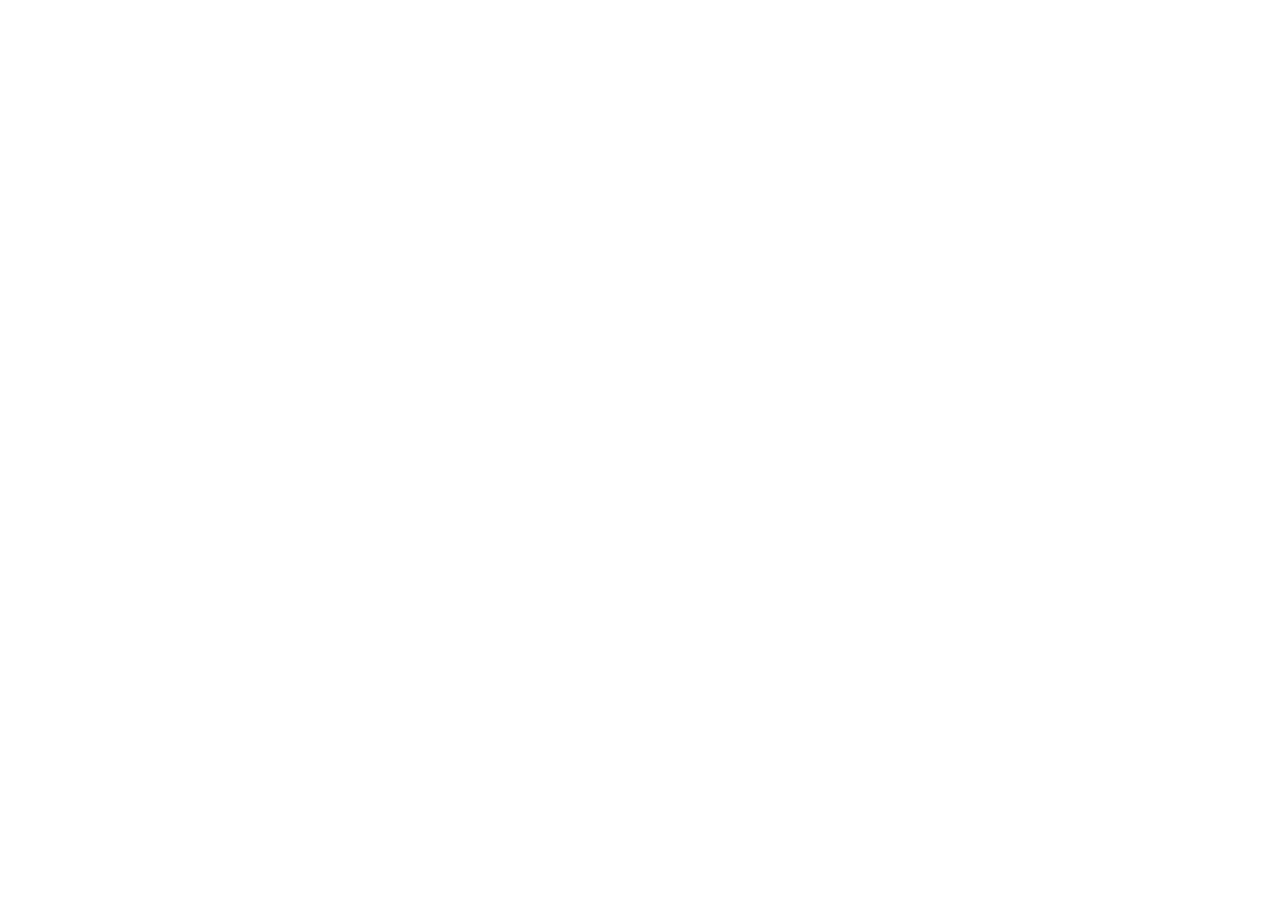
==== index.html @ 8f5cff84 "Estrutura do site" ====
<!DOCTYPE html>
<html lang="pt-BR">
<head>
  <meta charset="UTF-8">
  <meta name="viewport" content="width=device-width, initial-scale=1.0">
  <title>Document</title>
  <link rel="stylesheet" href="css/index.css">
  <script src="js/index.js" defer></script>

</head>
<body>
  <!-- 
1. [página 1] Deve existir uma página inicial com a listagem de categorias de serviços para pets em formato
de cards.
a. Esta página deve obedecer à responsividade da tela, reorganizando a exibição dos itens de acordo com a
largura da página;
b. Cada card deve ter um botão que, ao ser clicado, levará à página contendo os serviços da respectiva
categoria (página 2);
c. Esta página deve exibir duas seções: 1. seção contendo todas as categorias (no mínimo 5 cards/categorias);
2. seção listando os 5 serviços mais agendados ou mais procurados;
d. Na tela inicial deve existir um ícone para cadastro do tutor do pet, direcionando o usuário para a tela de
cadastro (página 4);
e. Na tela inicial deve existir um ícone para listagem de serviços adicionados ao agendamento, direcionando o
usuário para a tela que lista os itens já inseridos na seleção/carrinho (página 5). -->
</body>
</html>
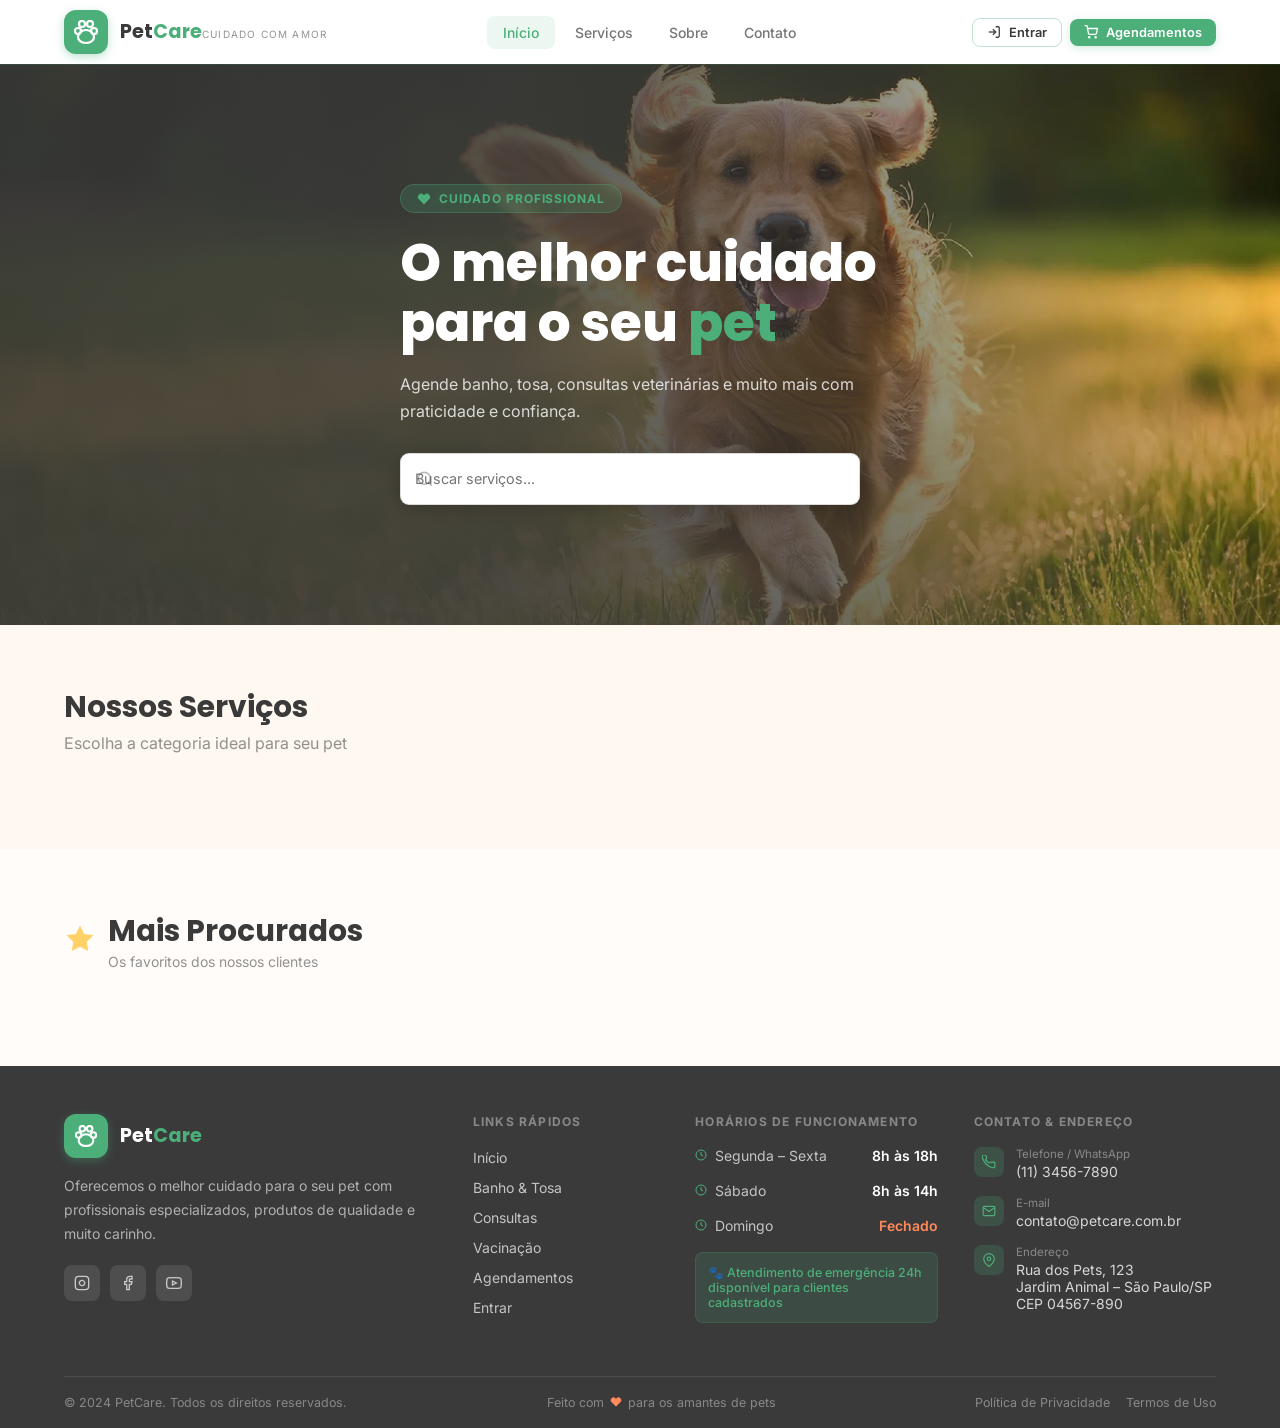
==== commit 0fb40f65: "telas de index, detalhe e serviços" ====
--- a/index.html
+++ b/index.html
@@ -8,7 +8,7 @@
   <script src="js/index.js" defer></script>
 
 </head>
-<body>
+<body id="page-home" class="page active">
   <!-- 
 1. [página 1] Deve existir uma página inicial com a listagem de categorias de serviços para pets em formato
 de cards.
@@ -16,11 +16,255 @@
 largura da página;
 b. Cada card deve ter um botão que, ao ser clicado, levará à página contendo os serviços da respectiva
 categoria (página 2);
-c. Esta página deve exibir duas seções: 1. seção contendo todas as categorias (no mínimo 5 cards/categorias);
+c. Esta página deve exibir duas seções:
+1. seção contendo todas as categorias (no mínimo 5 cards/categorias);
 2. seção listando os 5 serviços mais agendados ou mais procurados;
 d. Na tela inicial deve existir um ícone para cadastro do tutor do pet, direcionando o usuário para a tela de
 cadastro (página 4);
 e. Na tela inicial deve existir um ícone para listagem de serviços adicionados ao agendamento, direcionando o
 usuário para a tela que lista os itens já inseridos na seleção/carrinho (página 5). -->
+
+
+
+
+<!--    HEAD     -->
+
+
+<div id="toast"><div class="toast-title" id="toast-title"></div><div class="toast-desc" id="toast-desc"></div></div>
+
+<header id="site-header">
+  <div class="container">
+    <nav class="main">
+      <a href="index.html" class="logo">
+        <div class="logo-icon">
+          <svg width="24" height="24" viewBox="0 0 24 24" fill="none" stroke="white" stroke-width="2.2"><path d="M11 4C11 5.65685 9.65685 7 8 7C6.34315 7 5 5.65685 5 4C5 2.34315 6.34315 1 8 1C9.65685 1 11 2.34315 11 4Z"/><path d="M19 4C19 5.65685 17.6569 7 16 7C14.3431 7 13 5.65685 13 4C13 2.34315 14.3431 1 16 1C17.6569 1 19 2.34315 19 4Z"/><path d="M4 11C4 12.6569 2.65685 14 1 14C-0.656854 14 -2 12.6569 -2 11C-2 9.34315 -0.656854 8 1 8C2.65685 8 4 9.34315 4 11Z" transform="translate(3,0)"/><path d="M23 11C23 12.6569 21.6569 14 20 14C18.3431 14 17 12.6569 17 11C17 9.34315 18.3431 8 20 8C21.6569 8 23 9.34315 23 11Z"/><path d="M12 10C8 10 4 13 4 17C4 20 7 23 12 23C17 23 20 20 20 17C20 13 16 10 12 10Z"/></svg>
+        </div>
+        <div class="logo-text"><span class="name">Pet<span>Care</span></span><span class="tagline">Cuidado com amor</span></div>
+      </a>
+      <div class="nav-links">
+        <a href="index.html" class="active">Início</a>
+        <a href="#servicos">Serviços</a>
+        <a href="#sobre">Sobre</a>
+        <a href="#contato">Contato</a>
+      </div>
+      <div class="nav-actions">
+        <a href="login.html" class="btn btn-outline btn-sm"><svg width="14" height="14" viewBox="0 0 24 24" fill="none" stroke="currentColor" stroke-width="2.2"><path d="M15 3h4a2 2 0 012 2v14a2 2 0 01-2 2h-4"/><polyline points="10 17 15 12 10 7"/><line x1="15" y1="12" x2="3" y2="12"/></svg>Entrar</a>
+        <a href="agendamento.html" class="btn btn-primary btn-sm cart-btn">
+          <svg width="14" height="14" viewBox="0 0 24 24" fill="none" stroke="currentColor" stroke-width="2.2"><circle cx="9" cy="21" r="1"/><circle cx="20" cy="21" r="1"/><path d="M1 1h4l2.68 13.39a2 2 0 002 1.61h9.72a2 2 0 002-1.61L23 6H6"/></svg>
+          <span class="desktop-only">Agendamentos</span><span class="cart-badge" id="cart-badge">0</span>
+        </a>
+        <button class="hamburger" id="hamburger-btn" aria-label="Menu">
+          <svg id="ham-icon" width="20" height="20" viewBox="0 0 24 24" fill="none" stroke="currentColor" stroke-width="2.2"><line x1="3" y1="6" x2="21" y2="6"/><line x1="3" y1="12" x2="21" y2="12"/><line x1="3" y1="18" x2="21" y2="18"/></svg>
+          <svg id="ham-close" class="hidden" width="20" height="20" viewBox="0 0 24 24" fill="none" stroke="currentColor" stroke-width="2.2"><line x1="18" y1="6" x2="6" y2="18"/><line x1="6" y1="6" x2="18" y2="18"/></svg>
+        </button>
+      </div>
+    </nav>
+  </div>
+  <div class="mobile-menu" id="mobile-menu">
+    <a href="index.html">Início</a>
+    <a href="#servicos" onclick="closeMobile()">Serviços</a>
+    <a href="#sobre" onclick="closeMobile()">Sobre</a>
+    <a href="#contato" onclick="closeMobile()">Contato</a>
+    <a href="login.html"><svg width="14" height="14" viewBox="0 0 24 24" fill="none" stroke="currentColor" stroke-width="2.2" style="vertical-align:middle;margin-right:4px"><path d="M15 3h4a2 2 0 012 2v14a2 2 0 01-2 2h-4"/><polyline points="10 17 15 12 10 7"/><line x1="15" y1="12" x2="3" y2="12"/></svg>Entrar na conta</a>
+  </div>
+</header>
+
+
+<!--    HERO     -->
+
+<div class="page active">
+  <section class="hero">
+    <div class="hero-bg">
+      <img src="css/head_cachorro.jpg" alt="Cachorro feliz" />
+      <div class="hero-overlay1"></div><div class="hero-overlay2"></div>
+    </div>
+    <div class="container">
+      <div class="hero-content">
+        <div class="hero-badge"><svg width="14" height="14" viewBox="0 0 24 24" fill="#4CAF7A"><path d="M20.84 4.61a5.5 5.5 0 00-7.78 0L12 5.67l-1.06-1.06a5.5 5.5 0 00-7.78 7.78l1.06 1.06L12 21.23l7.78-7.78 1.06-1.06a5.5 5.5 0 000-7.78z"/></svg><span>Cuidado profissional</span></div>
+        <h1>O melhor cuidado<br>para o seu <em>pet</em></h1>
+        <p>Agende banho, tosa, consultas veterinárias e muito mais com praticidade e confiança.</p>
+        <div class="search-bar">
+          <svg width="18" height="18" viewBox="0 0 24 24" fill="none" stroke="currentColor" stroke-width="2"><circle cx="11" cy="11" r="8"/><line x1="21" y1="21" x2="16.65" y2="16.65"/></svg>
+          <input type="text" id="search-input" placeholder="Buscar serviços..." oninput="filterCategories(this.value)" />
+        </div>
+      </div>
+    </div>
+  </section>
+
+
+
+<!--    CATEGORIAS/SERVIÇOS     -->
+
+  <section id="servicos">
+    <div class="container">
+      <div class="sec-header">
+        <div><h2>Nossos Serviços</h2><p>Escolha a categoria ideal para seu pet</p></div>
+        <span class="search-count hidden" id="search-count"></span>
+      </div>
+      <div class="grid-5" id="categories-grid"></div>
+    </div>
+  </section>
+
+
+<!--    MAIS ESCOLHIDOS     -->
+
+  <section class="popular-section" id="sobre">
+    <div class="container">
+      <div class="popular-header">
+        <svg width="32" height="32" viewBox="0 0 24 24" fill="#FFD166"><polygon points="12 2 15.09 8.26 22 9.27 17 14.14 18.18 21.02 12 17.77 5.82 21.02 7 14.14 2 9.27 8.91 8.26 12 2"/></svg>
+        <div><h2>Mais Procurados</h2><p style="color:var(--muted);font-size:.875rem">Os favoritos dos nossos clientes</p></div>
+      </div>
+      <div class="grid-3" id="popular-grid"></div>
+    </div>
+  </section>
+</div>
+
+
+
+
+
+    <!--    FOOTER     -->
+  <footer>
+    <div class="container">
+      <div class="footer-grid">
+        <div class="footer-brand">
+          <a href="#" class="logo" onclick="navigate('home');return false;">
+            <div class="logo-icon">
+              <svg width="22" height="22" viewBox="0 0 24 24" fill="none" stroke="white" stroke-width="2.2"><path d="M11 4C11 5.65685 9.65685 7 8 7C6.34315 7 5 5.65685 5 4C5 2.34315 6.34315 1 8 1C9.65685 1 11 2.34315 11 4Z"/><path d="M19 4C19 5.65685 17.6569 7 16 7C14.3431 7 13 5.65685 13 4C13 2.34315 14.3431 1 16 1C17.6569 1 19 2.34315 19 4Z"/><path d="M4 11C4 12.6569 2.65685 14 1 14C-0.656854 14 -2 12.6569 -2 11C-2 9.34315 -0.656854 8 1 8C2.65685 8 4 9.34315 4 11Z" transform="translate(3,0)"/><path d="M23 11C23 12.6569 21.6569 14 20 14C18.3431 14 17 12.6569 17 11C17 9.34315 18.3431 8 20 8C21.6569 8 23 9.34315 23 11Z"/><path d="M12 10C8 10 4 13 4 17C4 20 7 23 12 23C17 23 20 20 20 17C20 13 16 10 12 10Z"/></svg>
+            </div>
+            <div class="logo-text">
+              <span class="name" style="color:#fff">Pet<span>Care</span></span>
+              <span class="tagline">Cuidado com amor</span>
+            </div>
+          </a>
+          <p>Oferecemos o melhor cuidado para o seu pet com profissionais especializados, produtos de qualidade e muito carinho.</p>
+          <div class="social-links">
+            <a href="#" class="social-link" aria-label="Instagram">
+              <svg width="16" height="16" viewBox="0 0 24 24" fill="none" stroke="currentColor" stroke-width="2"><rect x="2" y="2" width="20" height="20" rx="5" ry="5"/><path d="M16 11.37A4 4 0 1112.63 8 4 4 0 0116 11.37z"/><line x1="17.5" y1="6.5" x2="17.51" y2="6.5"/></svg>
+            </a>
+            <a href="#" class="social-link" aria-label="Facebook">
+              <svg width="16" height="16" viewBox="0 0 24 24" fill="none" stroke="currentColor" stroke-width="2"><path d="M18 2h-3a5 5 0 00-5 5v3H7v4h3v8h4v-8h3l1-4h-4V7a1 1 0 011-1h3z"/></svg>
+            </a>
+            <a href="#" class="social-link" aria-label="Youtube">
+              <svg width="16" height="16" viewBox="0 0 24 24" fill="none" stroke="currentColor" stroke-width="2"><path d="M22.54 6.42a2.78 2.78 0 00-1.94-1.96C18.88 4 12 4 12 4s-6.88 0-8.6.46a2.78 2.78 0 00-1.94 1.96A29 29 0 001 12a29 29 0 00.46 5.58A2.78 2.78 0 003.4 19.54C5.12 20 12 20 12 20s6.88 0 8.6-.46a2.78 2.78 0 001.94-1.96A29 29 0 0023 12a29 29 0 00-.46-5.58z"/><polygon points="9.75 15.02 15.5 12 9.75 8.98 9.75 15.02"/></svg>
+            </a>
+          </div>
+        </div>
+
+        <div class="footer-col">
+          <h4>Links Rápidos</h4>
+          <ul>
+            <li><a href="#" onclick="navigate('home');return false;">Início</a></li>
+            <li><a href="#" onclick="navigateCat('banho');return false;">Banho &amp; Tosa</a></li>
+            <li><a href="#" onclick="navigateCat('consulta');return false;">Consultas</a></li>
+            <li><a href="#" onclick="navigateCat('vacinacao');return false;">Vacinação</a></li>
+            <li><a href="#" onclick="navigate('agendamento');return false;">Agendamentos</a></li>
+            <li><a href="#" onclick="navigate('login');return false;">Entrar</a></li>
+          </ul>
+        </div>
+
+        <div class="footer-col">
+          <h4>Horários de Funcionamento</h4>
+          <ul class="hours-list">
+            <li><span class="day"><svg width="12" height="12" viewBox="0 0 24 24" fill="none" stroke="currentColor" stroke-width="2"><circle cx="12" cy="12" r="10"/><polyline points="12 6 12 12 16 14"/></svg>Segunda – Sexta</span><span class="time">8h às 18h</span></li>
+            <li style="margin-top:8px"><span class="day"><svg width="12" height="12" viewBox="0 0 24 24" fill="none" stroke="currentColor" stroke-width="2"><circle cx="12" cy="12" r="10"/><polyline points="12 6 12 12 16 14"/></svg>Sábado</span><span class="time">8h às 14h</span></li>
+            <li style="margin-top:8px"><span class="day"><svg width="12" height="12" viewBox="0 0 24 24" fill="none" stroke="currentColor" stroke-width="2"><circle cx="12" cy="12" r="10"/><polyline points="12 6 12 12 16 14"/></svg>Domingo</span><span class="time closed">Fechado</span></li>
+          </ul>
+          <div class="emergency-note">🐾 Atendimento de emergência 24h disponível para clientes cadastrados</div>
+        </div>
+
+        <div class="footer-col">
+          <h4>Contato &amp; Endereço</h4>
+          <a href="tel:+551134567890" class="contact-item" style="display:flex">
+            <div class="contact-icon"><svg width="14" height="14" viewBox="0 0 24 24" fill="none" stroke="currentColor" stroke-width="2"><path d="M22 16.92v3a2 2 0 01-2.18 2 19.79 19.79 0 01-8.63-3.07A19.5 19.5 0 013.07 9.81 19.79 19.79 0 01.07 1.2 2 2 0 012.06 0h3a2 2 0 012 1.72 12.84 12.84 0 00.7 2.81 2 2 0 01-.45 2.11L6.09 7.91a16 16 0 006 6l1.27-1.27a2 2 0 012.11-.45 12.84 12.84 0 002.81.7A2 2 0 0122 14.92z"/></svg></div>
+            <div><div class="contact-label">Telefone / WhatsApp</div><div class="contact-value">(11) 3456-7890</div></div>
+          </a>
+          <a href="mailto:contato@petcare.com.br" class="contact-item" style="display:flex">
+            <div class="contact-icon"><svg width="14" height="14" viewBox="0 0 24 24" fill="none" stroke="currentColor" stroke-width="2"><path d="M4 4h16c1.1 0 2 .9 2 2v12c0 1.1-.9 2-2 2H4c-1.1 0-2-.9-2-2V6c0-1.1.9-2 2-2z"/><polyline points="22,6 12,13 2,6"/></svg></div>
+            <div><div class="contact-label">E-mail</div><div class="contact-value">contato@petcare.com.br</div></div>
+          </a>
+          <div class="contact-item" style="display:flex">
+            <div class="contact-icon"><svg width="14" height="14" viewBox="0 0 24 24" fill="none" stroke="currentColor" stroke-width="2"><path d="M21 10c0 7-9 13-9 13s-9-6-9-13a9 9 0 0118 0z"/><circle cx="12" cy="10" r="3"/></svg></div>
+            <div><div class="contact-label">Endereço</div><div class="contact-value">Rua dos Pets, 123<br>Jardim Animal – São Paulo/SP<br>CEP 04567-890</div></div>
+          </div>
+        </div>
+      </div>
+    </div>
+    <div class="container">
+      <div class="footer-bottom">
+        <p>© 2024 PetCare. Todos os direitos reservados.</p>
+        <div class="footer-heart">
+          Feito com <svg width="12" height="12" viewBox="0 0 24 24" fill="#FF8A5B" stroke="none"><path d="M20.84 4.61a5.5 5.5 0 00-7.78 0L12 5.67l-1.06-1.06a5.5 5.5 0 00-7.78 7.78l1.06 1.06L12 21.23l7.78-7.78 1.06-1.06a5.5 5.5 0 000-7.78z"/></svg> para os amantes de pets
+        </div>
+        <div class="footer-bottom-links">
+          <a href="#">Política de Privacidade</a>
+          <a href="#">Termos de Uso</a>
+        </div>
+      </div>
+    </div>
+  </footer>
+
+
+<script src="js/data.js"></script>
+<script>
+function filterCategories(term) {
+  const grid = document.getElementById('categories-grid');
+  const count = document.getElementById('search-count');
+  const filtered = term ? CATS.filter(c => c.name.toLowerCase().includes(term.toLowerCase())) : CATS;
+  if(count) {
+    count.textContent = term ? `${filtered.length} resultado(s) para "${term}"` : '';
+    count.classList.toggle('hidden', !term);
+  }
+  grid.innerHTML = filtered.map(c => `
+    <div class="card" onclick="window.location.href='serviços.html?cat=${c.id}'">
+      <div class="card-img">
+        <img src="${c.img}" alt="${c.name}" />
+        <div class="card-img-overlay"></div>
+        <div class="card-icon-badge">${getIcon(c.icon, 20, '#4CAF7A')}</div>
+      </div>
+      <div class="card-body">
+        <div class="card-title">${c.name}</div>
+        <div class="card-desc">${c.desc}</div>
+      </div>
+      <div class="card-footer">
+        <button class="btn btn-primary btn-sm" style="width:100%;justify-content:center">Ver serviços ${getIcon('arrow', 14, 'white')}</button>
+      </div>
+    </div>
+  `).join('');
+}
+
+function renderPopular() {
+  const popular = SERVICES.filter(s => s.popular);
+  document.getElementById('popular-grid').innerHTML = popular.map(s => `
+    <div class="card popular" onclick="window.location.href='detalhes.html?id=${s.id}'">
+      <div class="card-img" style="height:176px">
+        <div class="popular-badge">${getIcon('star',11,'#3A3A3A')} Mais pedido</div>
+        <img src="${s.img}" alt="${s.name}" />
+        <div class="card-img-overlay"></div>
+      </div>
+      <div class="card-body">
+        <div class="card-title">${s.name}</div>
+        <div class="card-desc">${s.short}</div>
+      </div>
+      <div class="card-footer">
+        <div class="price-row"><span class="price">${s.price}</span><span class="duration">${s.dur}</span></div>
+      </div>
+    </div>
+  `).join('');
+}
+
+document.addEventListener('DOMContentLoaded', () => {
+  filterCategories('');
+  renderPopular();
+});
+
+
+
+
+
+</script>
+
+
+
 </body>
 </html>
--- a/css/index.css
+++ b/css/index.css
@@ -0,0 +1,473 @@
+/* ── Reset & Tokens ──────────────────────────────── */
+
+@import url('https://fonts.googleapis.com/css2?family=Poppins:wght@400;500;600;700;800&family=Inter:wght@400;500;600&display=swap');
+
+*, *::before, *::after { box-sizing: border-box; margin: 0; padding: 0; }
+:root {
+  --green:   #4CAF7A;
+  --green-d: #3d8f63;
+  --yellow:  #FFD166;
+  --orange:  #FF8A5B;
+  --dark:    #3A3A3A;
+  --bg:      #FFF8F0;
+  --card-bg: #FFFFFF;
+  --muted:   rgba(58,58,58,.55);
+  --radius:  14px;
+  --shadow:  0 4px 24px rgba(0,0,0,.08);
+  --shadow-lg: 0 8px 40px rgba(0,0,0,.13);
+  font-family: 'Inter', sans-serif;
+  color: var(--dark);
+}
+
+html { scroll-behavior: smooth; }
+
+body {
+  background: var(--bg);
+  min-height: 100vh; }
+
+a {
+  text-decoration: none;
+  color: inherit; }
+
+img {
+  display: block;
+  width: 100%;
+  object-fit: cover; }
+
+button {
+  cursor: pointer;
+  font-family: inherit;
+  border: none;
+  background: none; }
+
+input,textarea,select { font-family: inherit; }
+
+
+/* ── Responsive ──────────────────────────────────── */
+@media(max-width:600px){
+  .hero { min-height: 420px; }
+  .hero h1 { font-size: 1.8rem; }
+  section { padding: 40px 0; }
+}
+
+
+
+/* ── Utilities ───────────────────────────────────── */
+.container { max-width: 1200px; margin: 0 auto; padding: 0 24px; }
+.hidden { display: none !important; }
+
+/* ── Toast ───────────────────────────────────────── */
+#toast {
+  position: fixed; bottom: 24px; right: 24px; z-index: 9999;
+  background: var(--dark); color: #fff; padding: 14px 20px;
+  border-radius: 10px; font-size: .875rem; font-weight: 500;
+  box-shadow: var(--shadow-lg); opacity: 0;
+  transform: translateY(10px);
+  transition: opacity .3s, transform .3s;
+  pointer-events: none; max-width: 320px;
+}
+#toast.show { opacity: 1; transform: translateY(0); }
+#toast .toast-title { font-weight: 700; }
+#toast .toast-desc { color: rgba(255,255,255,.7); font-size: .8rem; margin-top: 2px; }
+
+
+
+
+/* ── HEADER ──────────────────────────────────────── */
+header {
+  position: sticky; top: 0; z-index: 100;
+  background: rgba(255,255,255,.97); backdrop-filter: blur(8px);
+  box-shadow: 0 1px 0 rgba(76,175,122,.15);
+  transition: box-shadow .3s;
+}
+
+header.scrolled { box-shadow: var(--shadow); }
+
+nav.main {
+  display: flex;
+  align-items: center;
+  justify-content: space-between;
+  height: 64px; }
+
+.logo {
+  display: flex;
+  align-items: center;
+  gap: 12px; }
+
+.logo-icon {
+  width: 44px; height: 44px; background: var(--green);
+  border-radius: 12px; display: flex; align-items: center; justify-content: center;
+  box-shadow: 0 3px 10px rgba(76,175,122,.35);
+  transition: transform .2s, box-shadow .2s;
+}
+
+.logo:hover .logo-icon {
+  transform: scale(1.07);
+  box-shadow: 0 5px 18px rgba(76,175,122,.45); }
+
+.logo-text .name {
+  font-family: 'Poppins',sans-serif;
+  font-size: 1.2rem; font-weight: 700;
+  line-height: 1; }
+
+.logo-text .name span { color: var(--green); }
+
+.logo-text .tagline {
+  font-size: .625rem;
+  letter-spacing: .12em;
+  text-transform: uppercase;
+  color: var(--muted); }
+
+.nav-links { display: flex;
+  gap: 4px; }
+
+.nav-links a {
+  padding: 8px 16px;
+  border-radius: 8px;
+  font-size: .875rem;
+  font-weight: 500;
+  color: rgba(58,58,58,.7);
+  transition: background .2s, color .2s;
+}
+
+.nav-links a:hover,.nav-links a.active {
+  background: rgba(76,175,122,.1);
+  color: var(--green); }
+
+@media(max-width:768px){ .nav-links { display:none; } }
+
+.nav-actions { display: flex;
+  align-items: center;
+  gap: 8px; }
+
+
+/* ####### BOTÕES  ########## */
+.btn { display: inline-flex;
+  align-items: center;
+  gap: 8px;
+  padding: 8px 18px;
+  border-radius: 8px;
+  font-size: .875rem;
+  font-weight: 600;
+  transition: all .2s; }
+
+.btn-outline {
+  border: 1.5px solid rgba(76,175,122,.35);
+  color: var(--dark);
+}
+
+
+.btn-outline:hover { border-color: var(--green); background: var(--green); color: #fff; }
+.btn-primary { background: var(--green); color: #fff; box-shadow: 0 2px 8px rgba(76,175,122,.25); }
+.btn-primary:hover { background: var(--green-d); box-shadow: 0 4px 14px rgba(76,175,122,.35); }
+.btn-sm { padding: 6px 14px; font-size: .8rem; }
+@media(max-width:500px){ .btn-outline { display:none; } }
+
+.cart-btn { position: relative; }
+.cart-badge {
+  position: absolute; top: -8px; right: -8px;
+  background: var(--orange); color: #fff; font-size: .65rem; font-weight: 700;
+  min-width: 20px; height: 20px; border-radius: 10px; padding: 0 5px;
+  display: flex; align-items: center; justify-content: center;
+  border: 2px solid #fff; box-shadow: 0 2px 6px rgba(0,0,0,.2);
+  display: none;
+}
+.cart-badge.visible { display: flex; }
+
+.hamburger {
+  display: none; align-items: center; justify-content: center;
+  width: 36px; height: 36px; border-radius: 8px; color: var(--dark);
+  transition: background .2s;
+}
+.hamburger:hover { background: rgba(76,175,122,.1); }
+@media(max-width:768px){ .hamburger { display:flex; } }
+
+.mobile-menu {
+  display: none; flex-direction: column; gap: 4px;
+  padding: 16px 24px; border-top: 1px solid rgba(76,175,122,.1);
+  background: #fff; box-shadow: 0 8px 24px rgba(0,0,0,.08);
+}
+.mobile-menu.open { display: flex; }
+.mobile-menu a {
+  padding: 10px 16px; border-radius: 8px; font-size: .875rem; font-weight: 500;
+  color: rgba(58,58,58,.8); transition: background .2s, color .2s;
+}
+.mobile-menu a:hover { background: rgba(76,175,122,.1); color: var(--green); }
+
+/* ── Pages ───────────────────────────────────────── */
+.page { display: none; }
+.page.active { display: block; }
+
+/* ── Hero ────────────────────────────────────────── */
+.hero {
+  position: relative; min-height: 520px;
+  display: flex; align-items: center; overflow: hidden;
+}
+.hero-bg { position: absolute; inset: 0; }
+.hero-bg img { height: 100%; object-position: center; }
+.hero-overlay1 {
+  position: absolute; inset: 0;
+  background: linear-gradient(to right, rgba(58,58,58,.87) 40%, rgba(58,58,58,.55) 70%, transparent);
+}
+.hero-overlay2 {
+  position: absolute; inset: 0;
+  background: linear-gradient(to top, rgba(58,58,58,.38), transparent 60%);
+}
+.hero-content { position: relative; z-index: 1; padding: 60px 0; max-width: 600px; }
+.hero-badge {
+  display: inline-flex; align-items: center; gap: 8px;
+  background: rgba(76,175,122,.2); border: 1px solid rgba(76,175,122,.3);
+  border-radius: 999px; padding: 6px 16px; margin-bottom: 20px;
+  backdrop-filter: blur(4px);
+}
+.hero-badge span { font-size: .75rem; font-weight: 700; color: var(--green); text-transform: uppercase; letter-spacing: .08em; }
+.hero h1 {
+  font-family: 'Poppins', sans-serif; font-size: clamp(2rem, 5vw, 3.25rem);
+  font-weight: 800; color: #fff; line-height: 1.15; margin-bottom: 18px;
+}
+.hero h1 em { color: var(--green); font-style: normal; }
+.hero p { font-size: 1rem; color: rgba(255,255,255,.8); max-width: 480px; line-height: 1.7; margin-bottom: 28px; }
+.search-bar {
+  position: relative; max-width: 460px; display: flex;
+}
+.search-bar svg { position: absolute; left: 16px; top: 50%; transform: translateY(-50%); color: rgba(58,58,58,.38); pointer-events: none; }
+.search-bar input {
+  width: 100%; height: 52px; border-radius: 999px; border: none;
+  background: #fff; padding: 0 20px 0 48px;
+  font-size: .95rem; color: var(--dark);
+  box-shadow: 0 4px 24px rgba(0,0,0,.22);
+  outline: none; transition: box-shadow .2s;
+}
+.search-bar input:focus { box-shadow: 0 4px 24px rgba(0,0,0,.22), 0 0 0 2px var(--green); }
+.hero-highlights { display: flex; flex-wrap: wrap; gap: 16px; margin-top: 28px; }
+.hero-highlight { display: flex; align-items: center; gap: 8px; color: rgba(255,255,255,.82); }
+.hl-icon { width: 28px; height: 28px; border-radius: 7px; display: flex; align-items: center; justify-content: center; }
+.hl-icon svg { color: inherit; }
+.hero-highlight span { font-size: .875rem; font-weight: 500; }
+
+/* ── Section ─────────────────────────────────────── */
+section { padding: 60px 0; }
+.sec-header { margin-bottom: 36px; display: flex; align-items: flex-end; justify-content: space-between; flex-wrap: wrap; gap: 12px; }
+.sec-header h2 { font-family: 'Poppins',sans-serif; font-size: 1.85rem; font-weight: 700; }
+.sec-header p { color: var(--muted); margin-top: 4px; }
+.search-count { font-size: .875rem; color: var(--muted); }
+.popular-header { display: flex; align-items: center; gap: 12px; margin-bottom: 36px; }
+.popular-header svg { color: var(--yellow); }
+.popular-header h2 { font-family: 'Poppins',sans-serif; font-size: 1.85rem; font-weight: 700; }
+.popular-section { background: rgba(255,255,255,.65); }
+
+/* ── Grid / Cards ────────────────────────────────── */
+.grid-5 { display: grid; gap: 20px; grid-template-columns: repeat(auto-fill, minmax(190px, 1fr)); }
+.grid-3 { display: grid; gap: 24px; grid-template-columns: repeat(auto-fill, minmax(240px, 1fr)); }
+
+.card {
+  background: var(--card-bg); border-radius: var(--radius);
+  border: 1px solid rgba(58,58,58,.1); overflow: hidden;
+  transition: transform .3s, box-shadow .3s, border-color .3s;
+  cursor: pointer;
+}
+.card:hover { transform: translateY(-4px); box-shadow: var(--shadow-lg); border-color: rgba(76,175,122,.3); }
+.card-img { position: relative; height: 180px; overflow: hidden; background: rgba(76,175,122,.1); }
+.card-img img { height: 100%; transition: transform .5s; }
+.card:hover .card-img img { transform: scale(1.08); }
+.card-img-overlay { position: absolute; inset: 0; background: linear-gradient(to top, rgba(0,0,0,.55), transparent); }
+.card-icon-badge {
+  position: absolute; bottom: 14px; left: 14px;
+  width: 40px; height: 40px; background: rgba(255,255,255,.92);
+  border-radius: 10px; display: flex; align-items: center; justify-content: center;
+  box-shadow: 0 2px 8px rgba(0,0,0,.12);
+}
+.card-icon-badge svg { color: var(--green); }
+.card-body { padding: 16px; }
+.card-title { font-family: 'Poppins',sans-serif; font-weight: 700; font-size: .95rem; margin-bottom: 4px; }
+.card-desc { font-size: .8rem; color: var(--muted); line-height: 1.5; display: -webkit-box; -webkit-line-clamp: 2; -webkit-box-orient: vertical; overflow: hidden; }
+.card-footer { padding: 12px 16px; border-top: 1px solid rgba(58,58,58,.07); }
+.card-footer .btn { width: 100%; justify-content: center; }
+
+/* popular card variant */
+.popular-badge {
+  position: absolute; top: 10px; right: 10px; z-index: 1;
+  background: var(--yellow); color: var(--dark); font-size: .7rem; font-weight: 700;
+  padding: 4px 10px; border-radius: 999px;
+  display: flex; align-items: center; gap: 4px; box-shadow: 0 2px 8px rgba(0,0,0,.15);
+}
+.popular-badge svg { color: var(--dark); }
+.card.popular:hover { border-color: rgba(255,209,102,.5); }
+.price-row { display: flex; align-items: center; justify-content: space-between; }
+.price { font-size: 1rem; font-weight: 700; color: var(--green); }
+.duration { font-size: .75rem; color: var(--muted); background: rgba(58,58,58,.07); padding: 3px 10px; border-radius: 999px; }
+
+/* ── Category page ───────────────────────────────── */
+.page-hero {
+  padding: 48px 0 32px;
+  background: linear-gradient(135deg, rgba(76,175,122,.08), rgba(255,209,102,.08));
+  border-bottom: 1px solid rgba(58,58,58,.08);
+}
+.back-btn {
+  display: inline-flex; align-items: center; gap: 6px;
+  font-size: .875rem; font-weight: 600; color: var(--dark);
+  padding: 6px 12px; border-radius: 8px;
+  transition: background .2s, color .2s;
+  margin-bottom: 18px;
+}
+.back-btn:hover { background: rgba(76,175,122,.1); color: var(--green); }
+.page-hero h1 { font-family: 'Poppins',sans-serif; font-size: clamp(1.6rem,4vw,2.4rem); font-weight: 700; }
+.page-hero p { color: var(--muted); margin-top: 8px; max-width: 520px; }
+
+/* ── Service detail ──────────────────────────────── */
+.detail-grid { display: grid; gap: 32px; grid-template-columns: 1fr; }
+@media(min-width:768px){ .detail-grid { grid-template-columns: 1fr 380px; } }
+.detail-img { border-radius: var(--radius); height: 280px; overflow: hidden; }
+.detail-img img { height: 100%; }
+.detail-body h1 { font-family: 'Poppins',sans-serif; font-size: 1.6rem; font-weight: 700; margin-bottom: 12px; }
+.detail-meta { display: flex; flex-wrap: wrap; gap: 10px; margin-bottom: 16px; }
+.meta-chip {
+  display: flex; align-items: center; gap: 6px;
+  background: rgba(76,175,122,.1); border-radius: 999px;
+  padding: 5px 14px; font-size: .8rem; font-weight: 600; color: var(--green);
+}
+.detail-desc { color: var(--muted); line-height: 1.8; margin-bottom: 20px; }
+.detail-list h3 { font-weight: 700; font-size: .875rem; margin-bottom: 8px; color: var(--dark); }
+.detail-list ul { list-style: none; display: flex; flex-direction: column; gap: 6px; margin-bottom: 16px; }
+.detail-list li { display: flex; align-items: flex-start; gap: 8px; font-size: .85rem; color: var(--muted); }
+.detail-list li::before { content: '✓'; color: var(--green); font-weight: 700; flex-shrink: 0; }
+
+.booking-card {
+  background: var(--card-bg); border-radius: var(--radius);
+  box-shadow: var(--shadow); padding: 24px;
+  border: 1px solid rgba(58,58,58,.1); position: sticky; top: 88px;
+}
+.booking-card h3 { font-family: 'Poppins',sans-serif; font-size: 1.1rem; font-weight: 700; margin-bottom: 4px; }
+.booking-price { font-size: 1.5rem; font-weight: 800; color: var(--green); margin-bottom: 16px; }
+.add-cart-btn { width: 100%; padding: 14px; font-size: 1rem; border-radius: 10px; }
+
+/* ── Forms ───────────────────────────────────────── */
+.form-page { min-height: calc(100vh - 130px); display: flex; align-items: center; justify-content: center; padding: 48px 16px; background: var(--bg); }
+.form-card {
+  background: #fff; border-radius: var(--radius); box-shadow: var(--shadow-lg);
+  padding: 36px; width: 100%; max-width: 460px;
+  border: 1px solid rgba(58,58,58,.08);
+}
+.form-card h2 { font-family: 'Poppins',sans-serif; font-size: 1.5rem; font-weight: 700; text-align: center; }
+.form-card .sub { text-align: center; color: var(--muted); font-size: .875rem; margin-top: 6px; margin-bottom: 28px; }
+.form-logo { display: flex; justify-content: center; margin-bottom: 24px; }
+label { display: block; font-size: .875rem; font-weight: 600; margin-bottom: 6px; }
+.form-group { margin-bottom: 18px; }
+.input-wrap { position: relative; }
+.input-wrap svg { position: absolute; left: 14px; top: 50%; transform: translateY(-50%); color: rgba(58,58,58,.35); pointer-events: none; }
+.input-wrap input { padding-left: 42px !important; }
+input[type=text], input[type=email], input[type=tel],
+input[type=password], input[type=date], select, textarea {
+  width: 100%; padding: 10px 14px; border-radius: 9px;
+  border: 1.5px solid rgba(58,58,58,.18); font-size: .9rem;
+  background: #fff; color: var(--dark); outline: none;
+  transition: border-color .2s, box-shadow .2s;
+}
+input:focus, select:focus, textarea:focus {
+  border-color: var(--green); box-shadow: 0 0 0 3px rgba(76,175,122,.12);
+}
+.form-row { display: grid; grid-template-columns: 1fr 1fr; gap: 16px; }
+@media(max-width:480px){ .form-row { grid-template-columns: 1fr; } }
+.form-submit { width: 100%; padding: 13px; font-size: 1rem; border-radius: 10px; margin-top: 6px; }
+.form-link { text-align: center; font-size: .875rem; color: var(--muted); margin-top: 18px; }
+.form-link a { color: var(--green); font-weight: 700; }
+.form-link a:hover { text-decoration: underline; }
+.divider { display: flex; align-items: center; gap: 12px; margin: 18px 0; }
+.divider::before, .divider::after { content: ''; flex: 1; height: 1px; background: rgba(58,58,58,.1); }
+.divider span { font-size: .75rem; color: var(--muted); }
+.remember-row { display: flex; align-items: center; gap: 8px; font-size: .875rem; color: var(--muted); }
+.remember-row input[type=checkbox] { width: auto; accent-color: var(--green); cursor: pointer; }
+.forgot { font-size: .8rem; color: var(--green); font-weight: 600; cursor: pointer; }
+.forgot:hover { text-decoration: underline; }
+.pw-toggle {
+  position: absolute; right: 12px; top: 50%; transform: translateY(-50%);
+  color: rgba(58,58,58,.38); cursor: pointer; background: none; border: none; padding: 0;
+}
+.pw-toggle:hover { color: var(--dark); }
+.pw-wrap input { padding-right: 42px !important; }
+
+/* Registration big form */
+.reg-page { padding: 40px 0 60px; }
+.reg-page .back-btn { margin-bottom: 24px; }
+.reg-page .page-title { text-align:center; font-family:'Poppins',sans-serif; font-size:2rem; font-weight:700; margin-bottom:6px; }
+.reg-page .page-sub { text-align:center; color:var(--muted); margin-bottom:32px; }
+.form-section {
+  background: #fff; border-radius: var(--radius);
+  border: 1px solid rgba(76,175,122,.2); overflow: hidden; margin-bottom: 24px;
+}
+.form-section-header {
+  background: linear-gradient(135deg, rgba(76,175,122,.1), rgba(255,209,102,.1));
+  padding: 18px 24px; display: flex; align-items: center; gap: 10px;
+  border-bottom: 1px solid rgba(58,58,58,.07);
+}
+.form-section-header svg { color: var(--green); }
+.form-section-header h3 { font-family:'Poppins',sans-serif; font-weight:700; font-size:1rem; }
+.form-section-header p { font-size:.8rem; color:var(--muted); margin-top:2px; }
+.form-section-body { padding: 24px; }
+
+/* ── Booking / Agendamento page ──────────────────── */
+.booking-page { padding: 40px 0 60px; }
+.empty-cart { text-align: center; padding: 80px 0; }
+.empty-cart .icon { font-size: 4rem; margin-bottom: 16px; }
+.empty-cart h3 { font-family:'Poppins',sans-serif; font-size:1.4rem; font-weight:700; margin-bottom:8px; }
+.empty-cart p { color: var(--muted); margin-bottom: 24px; }
+.booking-layout { display: grid; gap: 32px; grid-template-columns: 1fr; }
+@media(min-width:900px){ .booking-layout { grid-template-columns: 1fr 340px; } }
+.booking-items-card { background:#fff; border-radius:var(--radius); border:1px solid rgba(58,58,58,.1); overflow:hidden; }
+.booking-items-header { padding:18px 24px; border-bottom:1px solid rgba(58,58,58,.07); font-family:'Poppins',sans-serif; font-weight:700; font-size:1rem; display:flex; align-items:center; gap:8px; }
+.booking-items-header svg { color:var(--green); }
+.booking-item { display:flex; align-items:center; justify-content:space-between; padding:16px 24px; border-bottom:1px solid rgba(58,58,58,.05); gap:12px; }
+.booking-item-info h4 { font-weight:600; font-size:.9rem; }
+.booking-item-info p { font-size:.8rem; color:var(--muted); }
+.booking-item-price { font-weight:700; color:var(--green); white-space:nowrap; }
+.remove-item { color:var(--muted); transition:color .2s; padding:4px; }
+.remove-item:hover { color:#e53e3e; }
+.booking-summary { background:#fff; border-radius:var(--radius); border:1px solid rgba(58,58,58,.1); padding:24px; position:sticky; top:88px; }
+.booking-summary h3 { font-family:'Poppins',sans-serif; font-weight:700; font-size:1rem; margin-bottom:16px; }
+.summary-row { display:flex; justify-content:space-between; font-size:.875rem; margin-bottom:10px; color:var(--muted); }
+.summary-total { display:flex; justify-content:space-between; font-weight:700; font-size:1.1rem; padding-top:12px; border-top:1px solid rgba(58,58,58,.1); margin-top:4px; }
+.booking-form-section { background:#fff; border-radius:var(--radius); border:1px solid rgba(58,58,58,.1); overflow:hidden; margin-top:24px; }
+.booking-form-header { padding:18px 24px; border-bottom:1px solid rgba(58,58,58,.07); font-weight:700; font-size:.95rem; display:flex; align-items:center; gap:8px; }
+.booking-form-header svg { color:var(--green); }
+.booking-form-body { padding:24px; }
+
+/* ── Footer ──────────────────────────────────────── */
+footer { background: var(--dark); color: #fff; margin-top: auto; }
+.footer-grid { display: grid; gap: 36px; grid-template-columns: 1fr; padding: 48px 0; }
+@media(min-width:600px){ .footer-grid { grid-template-columns: 1fr 1fr; } }
+@media(min-width:900px){ .footer-grid { grid-template-columns: 2fr 1fr 1.3fr 1.3fr; } }
+.footer-brand .logo { margin-bottom: 16px; }
+.footer-brand p { font-size: .875rem; color: rgba(255,255,255,.6); line-height: 1.7; margin-bottom: 20px; }
+.social-links { display: flex; gap: 10px; }
+.social-link {
+  width: 36px; height: 36px; border-radius: 8px;
+  background: rgba(255,255,255,.1); display: flex; align-items: center; justify-content: center;
+  color: rgba(255,255,255,.7); transition: all .2s;
+}
+.social-link:hover { background: var(--green); color: #fff; transform: scale(1.07); }
+.footer-col h4 { font-size: .75rem; font-weight: 700; text-transform: uppercase; letter-spacing: .1em; color: rgba(255,255,255,.4); margin-bottom: 18px; }
+.footer-col ul { list-style: none; display: flex; flex-direction: column; gap: 10px; }
+.footer-col li a { font-size: .875rem; color: rgba(255,255,255,.7); transition: color .2s, padding-left .2s; display: inline-block; }
+.footer-col li a:hover { color: var(--green); padding-left: 4px; }
+.hours-list li { display: flex; justify-content: space-between; font-size: .875rem; }
+.hours-list .day { display: flex; align-items: center; gap: 8px; color: rgba(255,255,255,.7); }
+.hours-list .day svg { color: var(--green); }
+.hours-list .time { font-weight: 600; }
+.hours-list .closed { color: var(--orange); }
+.emergency-note { margin-top: 18px; background: rgba(76,175,122,.15); border: 1px solid rgba(76,175,122,.2); border-radius: 8px; padding: 12px; font-size: .78rem; color: var(--green); font-weight: 500; }
+.contact-item { display: flex; align-items: flex-start; gap: 12px; margin-bottom: 16px; }
+.contact-icon { width: 30px; height: 30px; background: rgba(76,175,122,.2); border-radius: 8px; display: flex; align-items: center; justify-content: center; flex-shrink: 0; transition: background .2s; }
+.contact-item a:hover .contact-icon { background: var(--green); }
+.contact-icon svg { color: var(--green); }
+.contact-item a:hover .contact-icon svg { color: #fff; }
+.contact-label { font-size: .72rem; color: rgba(255,255,255,.4); margin-bottom: 2px; }
+.contact-value { font-size: .875rem; color: rgba(255,255,255,.8); }
+.footer-bottom { border-top: 1px solid rgba(255,255,255,.1); padding: 18px 0; display: flex; flex-wrap: wrap; gap: 12px; align-items: center; justify-content: space-between; font-size: .78rem; color: rgba(255,255,255,.4); }
+.footer-bottom-links { display: flex; gap: 16px; }
+.footer-bottom-links a:hover { color: #fff; }
+.footer-heart { display: flex; align-items: center; gap: 6px; }
+.footer-heart svg { color: var(--orange); }
+
+/* ── SVG icons inline ────────────────────────────── */
+svg { flex-shrink: 0; }
+
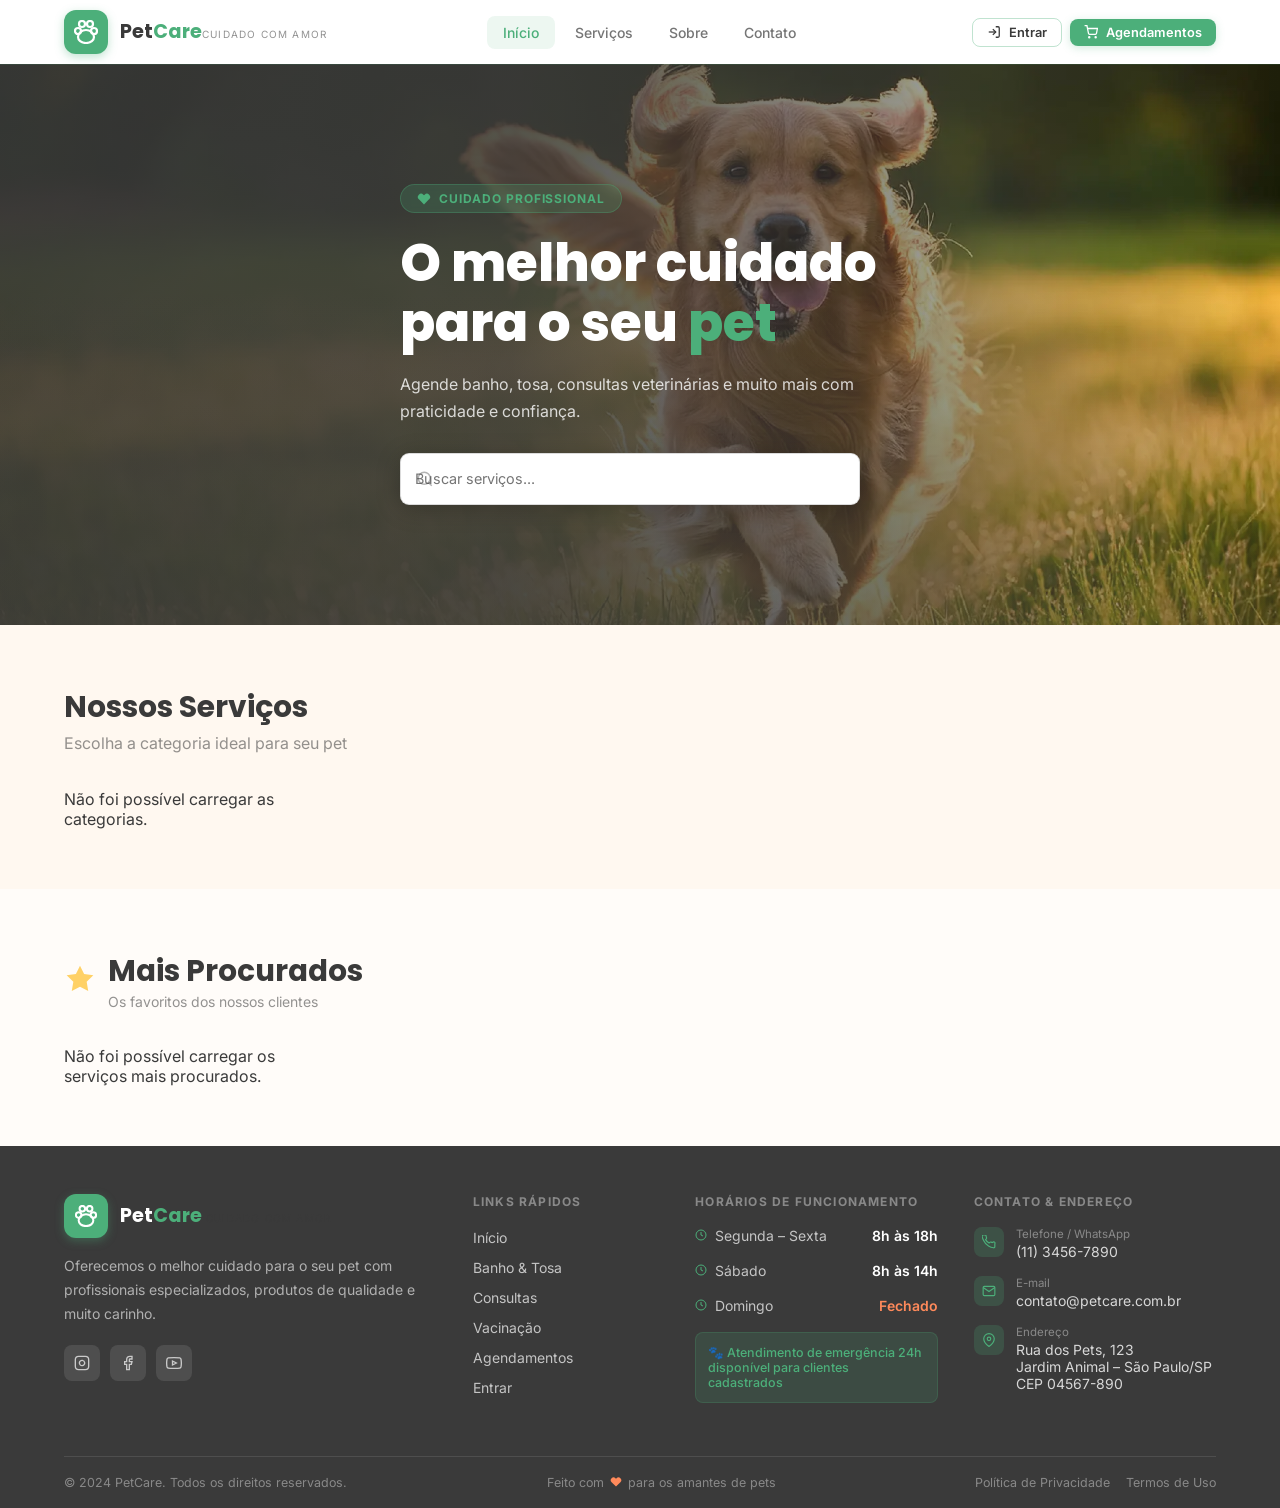
==== commit 292f3a24: "Requisição das informações do back end" ====
--- a/index.html
+++ b/index.html
@@ -205,56 +205,78 @@
   </footer>
 
 
-<script src="js/data.js"></script>
+<script src="js/api.js"></script>
 <script>
+let allCategorias = [];
+
+function renderCategorias(list) {
+  const grid = document.getElementById('categories-grid');
+  grid.innerHTML = list.map(c => `
+    <div class="card" onclick="window.location.href='serviços.html?cat=${c.id}'">
+      <div class="card-img">
+        <img src="${resolveImg(c.imagem_url)}" alt="${c.nome}" />
+        <div class="card-img-overlay"></div>
+        <div class="card-icon-badge">${getIcon(iconForCategoria(c.nome), 20, '#4CAF7A')}</div>
+      </div>
+      <div class="card-body">
+        <div class="card-title">${c.nome}</div>
+        <div class="card-desc">${c.descricao ?? ''}</div>
+      </div>
+      <div class="card-footer">
+        <button class="btn btn-primary btn-sm" style="width:100%;justify-content:center">Ver serviços ${getIcon('arrow', 14, 'white')}</button>
+      </div>
+    </div>
+  `).join('');
+}
+
 function filterCategories(term) {
-  const grid = document.getElementById('categories-grid');
   const count = document.getElementById('search-count');
-  const filtered = term ? CATS.filter(c => c.name.toLowerCase().includes(term.toLowerCase())) : CATS;
+  const filtered = term
+    ? allCategorias.filter(c => c.nome.toLowerCase().includes(term.toLowerCase()))
+    : allCategorias;
   if(count) {
     count.textContent = term ? `${filtered.length} resultado(s) para "${term}"` : '';
     count.classList.toggle('hidden', !term);
   }
-  grid.innerHTML = filtered.map(c => `
-    <div class="card" onclick="window.location.href='serviços.html?cat=${c.id}'">
-      <div class="card-img">
-        <img src="${c.img}" alt="${c.name}" />
-        <div class="card-img-overlay"></div>
-        <div class="card-icon-badge">${getIcon(c.icon, 20, '#4CAF7A')}</div>
-      </div>
-      <div class="card-body">
-        <div class="card-title">${c.name}</div>
-        <div class="card-desc">${c.desc}</div>
-      </div>
-      <div class="card-footer">
-        <button class="btn btn-primary btn-sm" style="width:100%;justify-content:center">Ver serviços ${getIcon('arrow', 14, 'white')}</button>
-      </div>
-    </div>
-  `).join('');
+  renderCategorias(filtered);
 }
 
-function renderPopular() {
-  const popular = SERVICES.filter(s => s.popular);
-  document.getElementById('popular-grid').innerHTML = popular.map(s => `
-    <div class="card popular" onclick="window.location.href='detalhes.html?id=${s.id}'">
-      <div class="card-img" style="height:176px">
-        <div class="popular-badge">${getIcon('star',11,'#3A3A3A')} Mais pedido</div>
-        <img src="${s.img}" alt="${s.name}" />
-        <div class="card-img-overlay"></div>
-      </div>
-      <div class="card-body">
-        <div class="card-title">${s.name}</div>
-        <div class="card-desc">${s.short}</div>
-      </div>
-      <div class="card-footer">
-        <div class="price-row"><span class="price">${s.price}</span><span class="duration">${s.dur}</span></div>
-      </div>
-    </div>
-  `).join('');
+async function renderPopular() {
+  try {
+    const popular = await api.maisAgendados(5);
+    document.getElementById('popular-grid').innerHTML = popular.map(s => `
+      <div class="card popular" onclick="window.location.href='detalhes.html?id=${s.id}'">
+        <div class="card-img" style="height:176px">
+          <div class="popular-badge">${getIcon('star',11,'#3A3A3A')} Mais pedido</div>
+          <img src="${resolveImg(s.imagem_url)}" alt="${s.nome}" />
+          <div class="card-img-overlay"></div>
+        </div>
+        <div class="card-body">
+          <div class="card-title">${s.nome}</div>
+          <div class="card-desc">${s.descricao_curta ?? ''}</div>
+        </div>
+        <div class="card-footer">
+          <div class="price-row">
+            <span class="price">R$ ${s.valor_estimado != null ? Number(s.valor_estimado).toFixed(2) : '—'}</span>
+            <span class="duration">${s.duracao_media ?? ''}</span>
+          </div>
+        </div>
+      </div>
+    `).join('');
+  } catch (e) {
+    console.error(e);
+    document.getElementById('popular-grid').innerHTML = '<p>Não foi possível carregar os serviços mais procurados.</p>';
+  }
 }
 
-document.addEventListener('DOMContentLoaded', () => {
-  filterCategories('');
+document.addEventListener('DOMContentLoaded', async () => {
+  try {
+    allCategorias = await api.listarCategorias();
+    filterCategories('');
+  } catch (e) {
+    console.error(e);
+    document.getElementById('categories-grid').innerHTML = '<p>Não foi possível carregar as categorias.</p>';
+  }
   renderPopular();
 });
 
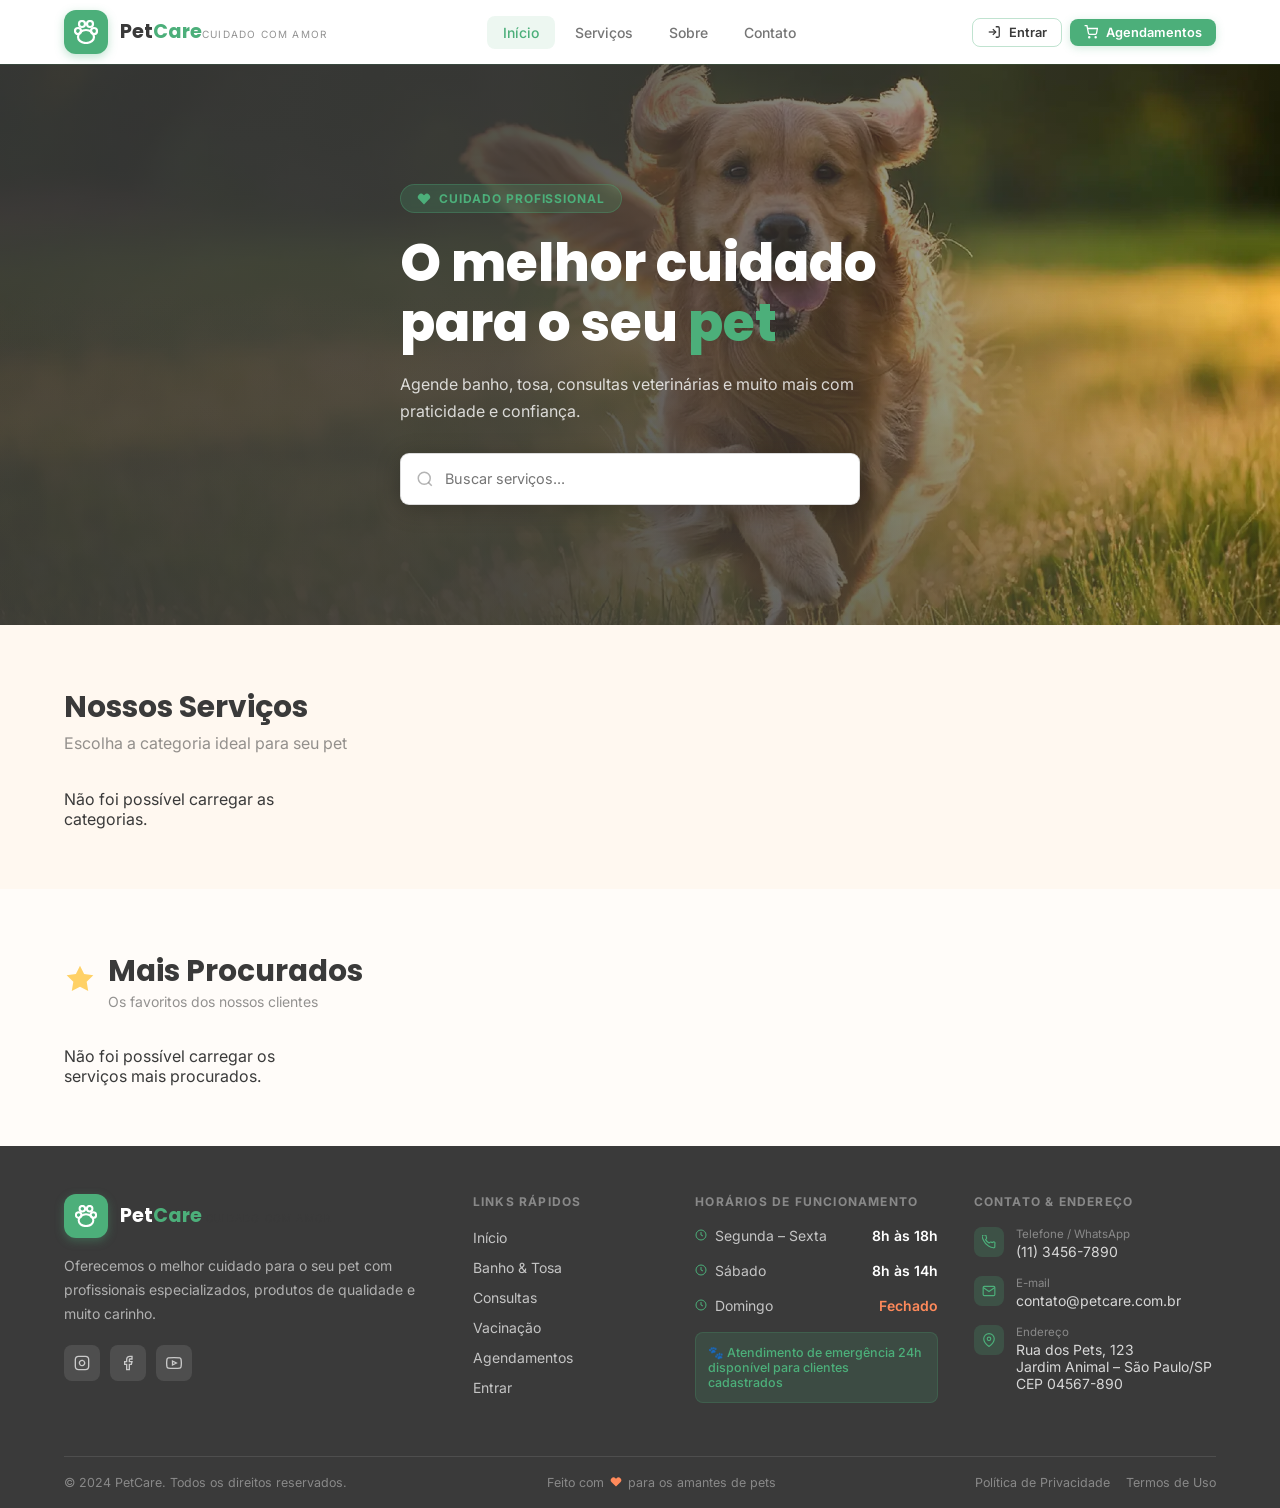
==== commit 8ec0f1c5: "Diminuindo o css" ====
--- a/index.html
+++ b/index.html
@@ -4,7 +4,7 @@
   <meta charset="UTF-8">
   <meta name="viewport" content="width=device-width, initial-scale=1.0">
   <title>Document</title>
-  <link rel="stylesheet" href="css/index.css">
+  <link rel="stylesheet" href="css/index_serv_detal.css">
   <script src="js/index.js" defer></script>
 
 </head>
@@ -75,7 +75,7 @@
 <div class="page active">
   <section class="hero">
     <div class="hero-bg">
-      <img src="css/head_cachorro.jpg" alt="Cachorro feliz" />
+      <img src="backend/imagens/head_cachorro.jpg" alt="Cachorro feliz" />
       <div class="hero-overlay1"></div><div class="hero-overlay2"></div>
     </div>
     <div class="container">
--- a/css/index_serv_detal.css
+++ b/css/index_serv_detal.css
@@ -0,0 +1,475 @@
+/* ── Reset & Tokens ──────────────────────────────── */
+
+@import url('https://fonts.googleapis.com/css2?family=Poppins:wght@400;500;600;700;800&family=Inter:wght@400;500;600&display=swap');
+
+*, *::before, *::after { box-sizing: border-box; margin: 0; padding: 0; }
+:root {
+  --green:   #4CAF7A;
+  --green-d: #3d8f63;
+  --yellow:  #FFD166;
+  --orange:  #FF8A5B;
+  --dark:    #3A3A3A;
+  --bg:      #FFF8F0;
+  --card-bg: #FFFFFF;
+  --muted:   rgba(58,58,58,.55);
+  --radius:  14px;
+  --shadow:  0 4px 24px rgba(0,0,0,.08);
+  --shadow-lg: 0 8px 40px rgba(0,0,0,.13);
+  font-family: 'Inter', sans-serif;
+  color: var(--dark);
+}
+
+html { scroll-behavior: smooth; }
+
+body {
+  background: var(--bg);
+  min-height: 100vh; }
+
+a {
+  text-decoration: none;
+  color: inherit; }
+
+img {
+  display: block;
+  width: 100%;
+  object-fit: cover; }
+
+button {
+  cursor: pointer;
+  font-family: inherit;
+  border: none;
+  background: none; }
+
+input,textarea,select { font-family: inherit; }
+
+
+/* ── Responsive ──────────────────────────────────── */
+@media(max-width:600px){
+  .hero { min-height: 420px; }
+  .hero h1 { font-size: 1.8rem; }
+  section { padding: 40px 0; }
+}
+
+
+
+/* ── Utilities ───────────────────────────────────── */
+.container { max-width: 1200px; margin: 0 auto; padding: 0 24px; }
+.hidden { display: none !important; }
+
+/* ── Toast ───────────────────────────────────────── */
+#toast {
+  position: fixed; bottom: 24px; right: 24px; z-index: 9999;
+  background: var(--dark); color: #fff; padding: 14px 20px;
+  border-radius: 10px; font-size: .875rem; font-weight: 500;
+  box-shadow: var(--shadow-lg); opacity: 0;
+  transform: translateY(10px);
+  transition: opacity .3s, transform .3s;
+  pointer-events: none; max-width: 320px;
+}
+#toast.show { opacity: 1; transform: translateY(0); }
+#toast .toast-title { font-weight: 700; }
+#toast .toast-desc { color: rgba(255,255,255,.7); font-size: .8rem; margin-top: 2px; }
+
+
+
+
+/* ── HEADER ──────────────────────────────────────── */
+header {
+  position: sticky; top: 0; z-index: 100;
+  background: rgba(255,255,255,.97); backdrop-filter: blur(8px);
+  box-shadow: 0 1px 0 rgba(76,175,122,.15);
+  transition: box-shadow .3s;
+}
+
+header.scrolled { box-shadow: var(--shadow); }
+
+nav.main {
+  display: flex;
+  align-items: center;
+  justify-content: space-between;
+  height: 64px; }
+
+.logo {
+  display: flex;
+  align-items: center;
+  gap: 12px; }
+
+.logo-icon {
+  width: 44px; height: 44px; background: var(--green);
+  border-radius: 12px; display: flex; align-items: center; justify-content: center;
+  box-shadow: 0 3px 10px rgba(76,175,122,.35);
+  transition: transform .2s, box-shadow .2s;
+}
+
+.logo:hover .logo-icon {
+  transform: scale(1.07);
+  box-shadow: 0 5px 18px rgba(76,175,122,.45); }
+
+.logo-text .name {
+  font-family: 'Poppins',sans-serif;
+  font-size: 1.2rem; font-weight: 700;
+  line-height: 1; }
+
+.logo-text .name span { color: var(--green); }
+
+.logo-text .tagline {
+  font-size: .625rem;
+  letter-spacing: .12em;
+  text-transform: uppercase;
+  color: var(--muted); }
+
+.nav-links { display: flex;
+  gap: 4px; }
+
+.nav-links a {
+  padding: 8px 16px;
+  border-radius: 8px;
+  font-size: .875rem;
+  font-weight: 500;
+  color: rgba(58,58,58,.7);
+  transition: background .2s, color .2s;
+}
+
+.nav-links a:hover,.nav-links a.active {
+  background: rgba(76,175,122,.1);
+  color: var(--green); }
+
+@media(max-width:768px){ .nav-links { display:none; } }
+
+.nav-actions { display: flex;
+  align-items: center;
+  gap: 8px; }
+
+
+/* ####### BOTÕES  ########## */
+.btn { display: inline-flex;
+  align-items: center;
+  gap: 8px;
+  padding: 8px 18px;
+  border-radius: 8px;
+  font-size: .875rem;
+  font-weight: 600;
+  transition: all .2s; }
+
+.btn-outline {
+  border: 1.5px solid rgba(76,175,122,.35);
+  color: var(--dark);
+}
+
+
+.btn-outline:hover { border-color: var(--green); background: var(--green); color: #fff; }
+.btn-primary { background: var(--green); color: #fff; box-shadow: 0 2px 8px rgba(76,175,122,.25); }
+.btn-primary:hover { background: var(--green-d); box-shadow: 0 4px 14px rgba(76,175,122,.35); }
+.btn-sm { padding: 6px 14px; font-size: .8rem; }
+@media(max-width:500px){ .btn-outline { display:none; } }
+
+.cart-btn { position: relative; }
+.cart-badge {
+  position: absolute; top: -8px; right: -8px;
+  background: var(--orange); color: #fff; font-size: .65rem; font-weight: 700;
+  min-width: 20px; height: 20px; border-radius: 10px; padding: 0 5px;
+  display: flex; align-items: center; justify-content: center;
+  border: 2px solid #fff; box-shadow: 0 2px 6px rgba(0,0,0,.2);
+  display: none;
+}
+.cart-badge.visible { display: flex; }
+
+.hamburger {
+  display: none; align-items: center; justify-content: center;
+  width: 36px; height: 36px; border-radius: 8px; color: var(--dark);
+  transition: background .2s;
+}
+.hamburger:hover { background: rgba(76,175,122,.1); }
+@media(max-width:768px){ .hamburger { display:flex; } }
+
+.mobile-menu {
+  display: none; flex-direction: column; gap: 4px;
+  padding: 16px 24px; border-top: 1px solid rgba(76,175,122,.1);
+  background: #fff; box-shadow: 0 8px 24px rgba(0,0,0,.08);
+}
+.mobile-menu.open { display: flex; }
+.mobile-menu a {
+  padding: 10px 16px; border-radius: 8px; font-size: .875rem; font-weight: 500;
+  color: rgba(58,58,58,.8); transition: background .2s, color .2s;
+}
+.mobile-menu a:hover { background: rgba(76,175,122,.1); color: var(--green); }
+
+
+/* ── Hero ────────────────────────────────────────── */
+.hero {
+  position: relative; min-height: 520px;
+  display: flex; align-items: center; overflow: hidden;
+}
+.hero-bg { position: absolute; inset: 0; }
+.hero-bg img { height: 100%; object-position: center; }
+.hero-overlay1 {
+  position: absolute; inset: 0;
+  background: linear-gradient(to right, rgba(58,58,58,.87) 40%, rgba(58,58,58,.55) 70%, transparent);
+}
+.hero-overlay2 {
+  position: absolute; inset: 0;
+  background: linear-gradient(to top, rgba(58,58,58,.38), transparent 60%);
+}
+.hero-content { position: relative; z-index: 1; padding: 60px 0; max-width: 600px; }
+.hero-badge {
+  display: inline-flex; align-items: center; gap: 8px;
+  background: rgba(76,175,122,.2); border: 1px solid rgba(76,175,122,.3);
+  border-radius: 999px; padding: 6px 16px; margin-bottom: 20px;
+  backdrop-filter: blur(4px);
+}
+.hero-badge span { font-size: .75rem; font-weight: 700; color: var(--green); text-transform: uppercase; letter-spacing: .08em; }
+.hero h1 {
+  font-family: 'Poppins', sans-serif; font-size: clamp(2rem, 5vw, 3.25rem);
+  font-weight: 800; color: #fff; line-height: 1.15; margin-bottom: 18px;
+}
+.hero h1 em { color: var(--green); font-style: normal; }
+.hero p { font-size: 1rem; color: rgba(255,255,255,.8); max-width: 480px; line-height: 1.7; margin-bottom: 28px; }
+.search-bar {
+  position: relative; max-width: 460px; display: flex;
+}
+.search-bar svg { position: absolute; left: 16px; top: 50%; transform: translateY(-50%); color: rgba(58,58,58,.38); pointer-events: none; }
+.search-bar input {
+  width: 100%; height: 52px; border-radius: 999px; border: none;
+  background: #fff; padding: 0 20px 0 48px;
+  font-size: .95rem; color: var(--dark);
+  box-shadow: 0 4px 24px rgba(0,0,0,.22);
+  outline: none; transition: box-shadow .2s;
+  text-indent: 30px;
+}
+.search-bar input:focus { box-shadow: 0 4px 24px rgba(0,0,0,.22), 0 0 0 2px var(--green); }
+.hero-highlights { display: flex; flex-wrap: wrap; gap: 16px; margin-top: 28px; }
+.hero-highlight { display: flex; align-items: center; gap: 8px; color: rgba(255,255,255,.82); }
+.hl-icon { width: 28px; height: 28px; border-radius: 7px; display: flex; align-items: center; justify-content: center; }
+.hl-icon svg { color: inherit; }
+.hero-highlight span { font-size: .875rem; font-weight: 500; }
+
+/* ── Section ─────────────────────────────────────── */
+section { padding: 60px 0; }
+.sec-header { margin-bottom: 36px; display: flex; align-items: flex-end; justify-content: space-between; flex-wrap: wrap; gap: 12px; }
+.sec-header h2 { font-family: 'Poppins',sans-serif; font-size: 1.85rem; font-weight: 700; }
+.sec-header p { color: var(--muted); margin-top: 4px; }
+.search-count { font-size: .875rem; color: var(--muted); }
+.popular-header { display: flex; align-items: center; gap: 12px; margin-bottom: 36px; }
+.popular-header svg { color: var(--yellow); }
+.popular-header h2 { font-family: 'Poppins',sans-serif; font-size: 1.85rem; font-weight: 700; }
+.popular-section { background: rgba(255,255,255,.65); }
+
+/* ── Grid / Cards ────────────────────────────────── */
+.grid-5 { display: grid; gap: 20px; grid-template-columns: repeat(auto-fill, minmax(190px, 1fr)); }
+.grid-3 { display: grid; gap: 24px; grid-template-columns: repeat(auto-fill, minmax(240px, 1fr)); }
+
+.card {
+  background: var(--card-bg); border-radius: var(--radius);
+  border: 1px solid rgba(58,58,58,.1); overflow: hidden;
+  transition: transform .3s, box-shadow .3s, border-color .3s;
+  cursor: pointer;
+}
+.card:hover { transform: translateY(-4px); box-shadow: var(--shadow-lg); border-color: rgba(76,175,122,.3); }
+.card-img { position: relative; height: 180px; overflow: hidden; background: rgba(76,175,122,.1); }
+.card-img img { height: 100%; transition: transform .5s; }
+.card:hover .card-img img { transform: scale(1.08); }
+.card-img-overlay { position: absolute; inset: 0; background: linear-gradient(to top, rgba(0,0,0,.55), transparent); }
+.card-icon-badge {
+  position: absolute; bottom: 14px; left: 14px;
+  width: 40px; height: 40px; background: rgba(255,255,255,.92);
+  border-radius: 10px; display: flex; align-items: center; justify-content: center;
+  box-shadow: 0 2px 8px rgba(0,0,0,.12);
+}
+.card-icon-badge svg { color: var(--green); }
+.card-body { padding: 16px; }
+.card-title { font-family: 'Poppins',sans-serif; font-weight: 700; font-size: .95rem; margin-bottom: 4px; }
+.card-desc { font-size: .8rem; color: var(--muted); line-height: 1.5; display: -webkit-box; -webkit-line-clamp: 2; -webkit-box-orient: vertical; overflow: hidden; }
+.card-footer { padding: 12px 16px; border-top: 1px solid rgba(58,58,58,.07); }
+.card-footer .btn { width: 100%; justify-content: center; }
+
+/* popular card variant */
+.popular-badge {
+  position: absolute; top: 10px; right: 10px; z-index: 1;
+  background: var(--yellow); color: var(--dark); font-size: .7rem; font-weight: 700;
+  padding: 4px 10px; border-radius: 999px;
+  display: flex; align-items: center; gap: 4px; box-shadow: 0 2px 8px rgba(0,0,0,.15);
+}
+.popular-badge svg { color: var(--dark); }
+.card.popular:hover { border-color: rgba(255,209,102,.5); }
+.price-row { display: flex; align-items: center; justify-content: space-between; }
+.price { font-size: 1rem; font-weight: 700; color: var(--green); }
+.duration { font-size: .75rem; color: var(--muted); background: rgba(58,58,58,.07); padding: 3px 10px; border-radius: 999px; }
+
+
+/* ── Service detail ──────────────────────────────── */
+.detail-grid { display: grid; gap: 32px; grid-template-columns: 1fr; }
+@media(min-width:768px){ .detail-grid { grid-template-columns: 1fr 380px; } }
+.detail-img { border-radius: var(--radius); height: 280px; overflow: hidden; }
+.detail-img img { height: 100%; }
+.detail-body h1 { font-family: 'Poppins',sans-serif; font-size: 1.6rem; font-weight: 700; margin-bottom: 12px; }
+.detail-meta { display: flex; flex-wrap: wrap; gap: 10px; margin-bottom: 16px; }
+.meta-chip {
+  display: flex; align-items: center; gap: 6px;
+  background: rgba(76,175,122,.1); border-radius: 999px;
+  padding: 5px 14px; font-size: .8rem; font-weight: 600; color: var(--green);
+}
+.detail-desc { color: var(--muted); line-height: 1.8; margin-bottom: 20px; }
+.detail-list h3 { font-weight: 700; font-size: .875rem; margin-bottom: 8px; color: var(--dark); }
+.detail-list ul { list-style: none; display: flex; flex-direction: column; gap: 6px; margin-bottom: 16px; }
+.detail-list li { display: flex; align-items: flex-start; gap: 8px; font-size: .85rem; color: var(--muted); }
+.detail-list li::before { content: '✓'; color: var(--green); font-weight: 700; flex-shrink: 0; }
+
+.booking-card {
+  background: var(--card-bg); border-radius: var(--radius);
+  box-shadow: var(--shadow); padding: 24px;
+  border: 1px solid rgba(58,58,58,.1); position: sticky; top: 88px;
+}
+.booking-card h3 { font-family: 'Poppins',sans-serif; font-size: 1.1rem; font-weight: 700; margin-bottom: 4px; }
+.booking-price { font-size: 1.5rem; font-weight: 800; color: var(--green); margin-bottom: 16px; }
+.add-cart-btn { width: 100%; padding: 14px; font-size: 1rem; border-radius: 10px; }
+
+
+/* ── Category page ───────────────────────────────── */
+.page-hero {
+  padding: 48px 0 32px;
+  background: linear-gradient(135deg, rgba(76,175,122,.08), rgba(255,209,102,.08));
+  border-bottom: 1px solid rgba(58,58,58,.08);
+}
+.back-btn {
+  display: inline-flex; align-items: center; gap: 6px;
+  font-size: .875rem; font-weight: 600; color: var(--dark);
+  padding: 6px 12px; border-radius: 8px;
+  transition: background .2s, color .2s;
+  margin-bottom: 18px;
+}
+.back-btn:hover { background: rgba(76,175,122,.1); color: var(--green); }
+.page-hero h1 { font-family: 'Poppins',sans-serif; font-size: clamp(1.6rem,4vw,2.4rem); font-weight: 700; }
+.page-hero p { color: var(--muted); margin-top: 8px; max-width: 520px; }
+
+
+/* ── Forms ───────────────────────────────────────── */
+.form-page { min-height: calc(100vh - 130px); display: flex; align-items: center; justify-content: center; padding: 48px 16px; background: var(--bg); }
+.form-card {
+  background: #fff; border-radius: var(--radius); box-shadow: var(--shadow-lg);
+  padding: 36px; width: 100%; max-width: 460px;
+  border: 1px solid rgba(58,58,58,.08);
+}
+.form-card h2 { font-family: 'Poppins',sans-serif; font-size: 1.5rem; font-weight: 700; text-align: center; }
+.form-card .sub { text-align: center; color: var(--muted); font-size: .875rem; margin-top: 6px; margin-bottom: 28px; }
+.form-logo { display: flex; justify-content: center; margin-bottom: 24px; }
+label { display: block; font-size: .875rem; font-weight: 600; margin-bottom: 6px; }
+.form-group { margin-bottom: 18px; }
+.input-wrap { position: relative; }
+.input-wrap svg { position: absolute; left: 14px; top: 50%; transform: translateY(-50%); color: rgba(58,58,58,.35); pointer-events: none; }
+.input-wrap input { padding-left: 42px !important; }
+input[type=text], input[type=email], input[type=tel],
+input[type=password], input[type=date], select, textarea {
+  width: 100%; padding: 10px 14px; border-radius: 9px;
+  border: 1.5px solid rgba(58,58,58,.18); font-size: .9rem;
+  background: #fff; color: var(--dark); outline: none;
+  transition: border-color .2s, box-shadow .2s;
+}
+input:focus, select:focus, textarea:focus {
+  border-color: var(--green); box-shadow: 0 0 0 3px rgba(76,175,122,.12);
+}
+.form-row { display: grid; grid-template-columns: 1fr 1fr; gap: 16px; }
+@media(max-width:480px){ .form-row { grid-template-columns: 1fr; } }
+.form-submit { width: 100%; padding: 13px; font-size: 1rem; border-radius: 10px; margin-top: 6px; }
+.form-link { text-align: center; font-size: .875rem; color: var(--muted); margin-top: 18px; }
+.form-link a { color: var(--green); font-weight: 700; }
+.form-link a:hover { text-decoration: underline; }
+.divider { display: flex; align-items: center; gap: 12px; margin: 18px 0; }
+.divider::before, .divider::after { content: ''; flex: 1; height: 1px; background: rgba(58,58,58,.1); }
+.divider span { font-size: .75rem; color: var(--muted); }
+.remember-row { display: flex; align-items: center; gap: 8px; font-size: .875rem; color: var(--muted); }
+.remember-row input[type=checkbox] { width: auto; accent-color: var(--green); cursor: pointer; }
+.forgot { font-size: .8rem; color: var(--green); font-weight: 600; cursor: pointer; }
+.forgot:hover { text-decoration: underline; }
+.pw-toggle {
+  position: absolute; right: 12px; top: 50%; transform: translateY(-50%);
+  color: rgba(58,58,58,.38); cursor: pointer; background: none; border: none; padding: 0;
+}
+.pw-toggle:hover { color: var(--dark); }
+.pw-wrap input { padding-right: 42px !important; }
+
+/* Registration big form */
+.reg-page { padding: 40px 0 60px; }
+.reg-page .back-btn { margin-bottom: 24px; }
+.reg-page .page-title { text-align:center; font-family:'Poppins',sans-serif; font-size:2rem; font-weight:700; margin-bottom:6px; }
+.reg-page .page-sub { text-align:center; color:var(--muted); margin-bottom:32px; }
+.form-section {
+  background: #fff; border-radius: var(--radius);
+  border: 1px solid rgba(76,175,122,.2); overflow: hidden; margin-bottom: 24px;
+}
+.form-section-header {
+  background: linear-gradient(135deg, rgba(76,175,122,.1), rgba(255,209,102,.1));
+  padding: 18px 24px; display: flex; align-items: center; gap: 10px;
+  border-bottom: 1px solid rgba(58,58,58,.07);
+}
+.form-section-header svg { color: var(--green); }
+.form-section-header h3 { font-family:'Poppins',sans-serif; font-weight:700; font-size:1rem; }
+.form-section-header p { font-size:.8rem; color:var(--muted); margin-top:2px; }
+.form-section-body { padding: 24px; }
+
+/* ── Booking / Agendamento page ──────────────────── */
+.booking-page { padding: 40px 0 60px; }
+.empty-cart { text-align: center; padding: 80px 0; }
+.empty-cart .icon { font-size: 4rem; margin-bottom: 16px; }
+.empty-cart h3 { font-family:'Poppins',sans-serif; font-size:1.4rem; font-weight:700; margin-bottom:8px; }
+.empty-cart p { color: var(--muted); margin-bottom: 24px; }
+.booking-layout { display: grid; gap: 32px; grid-template-columns: 1fr; }
+@media(min-width:900px){ .booking-layout { grid-template-columns: 1fr 340px; } }
+.booking-items-card { background:#fff; border-radius:var(--radius); border:1px solid rgba(58,58,58,.1); overflow:hidden; }
+.booking-items-header { padding:18px 24px; border-bottom:1px solid rgba(58,58,58,.07); font-family:'Poppins',sans-serif; font-weight:700; font-size:1rem; display:flex; align-items:center; gap:8px; }
+.booking-items-header svg { color:var(--green); }
+.booking-item { display:flex; align-items:center; justify-content:space-between; padding:16px 24px; border-bottom:1px solid rgba(58,58,58,.05); gap:12px; }
+.booking-item-info h4 { font-weight:600; font-size:.9rem; }
+.booking-item-info p { font-size:.8rem; color:var(--muted); }
+.booking-item-price { font-weight:700; color:var(--green); white-space:nowrap; }
+.remove-item { color:var(--muted); transition:color .2s; padding:4px; }
+.remove-item:hover { color:#e53e3e; }
+.booking-summary { background:#fff; border-radius:var(--radius); border:1px solid rgba(58,58,58,.1); padding:24px; position:sticky; top:88px; }
+.booking-summary h3 { font-family:'Poppins',sans-serif; font-weight:700; font-size:1rem; margin-bottom:16px; }
+.summary-row { display:flex; justify-content:space-between; font-size:.875rem; margin-bottom:10px; color:var(--muted); }
+.summary-total { display:flex; justify-content:space-between; font-weight:700; font-size:1.1rem; padding-top:12px; border-top:1px solid rgba(58,58,58,.1); margin-top:4px; }
+.booking-form-section { background:#fff; border-radius:var(--radius); border:1px solid rgba(58,58,58,.1); overflow:hidden; margin-top:24px; }
+.booking-form-header { padding:18px 24px; border-bottom:1px solid rgba(58,58,58,.07); font-weight:700; font-size:.95rem; display:flex; align-items:center; gap:8px; }
+.booking-form-header svg { color:var(--green); }
+.booking-form-body { padding:24px; }
+
+
+/* ── Footer ──────────────────────────────────────── */
+footer { background: var(--dark); color: #fff; margin-top: auto; }
+.footer-grid { display: grid; gap: 36px; grid-template-columns: 1fr; padding: 48px 0; }
+@media(min-width:600px){ .footer-grid { grid-template-columns: 1fr 1fr; } }
+@media(min-width:900px){ .footer-grid { grid-template-columns: 2fr 1fr 1.3fr 1.3fr; } }
+.footer-brand .logo { margin-bottom: 16px; }
+.footer-brand p { font-size: .875rem; color: rgba(255,255,255,.6); line-height: 1.7; margin-bottom: 20px; }
+.social-links { display: flex; gap: 10px; }
+.social-link {
+  width: 36px; height: 36px; border-radius: 8px;
+  background: rgba(255,255,255,.1); display: flex; align-items: center; justify-content: center;
+  color: rgba(255,255,255,.7); transition: all .2s;
+}
+.social-link:hover { background: var(--green); color: #fff; transform: scale(1.07); }
+.footer-col h4 { font-size: .75rem; font-weight: 700; text-transform: uppercase; letter-spacing: .1em; color: rgba(255,255,255,.4); margin-bottom: 18px; }
+.footer-col ul { list-style: none; display: flex; flex-direction: column; gap: 10px; }
+.footer-col li a { font-size: .875rem; color: rgba(255,255,255,.7); transition: color .2s, padding-left .2s; display: inline-block; }
+.footer-col li a:hover { color: var(--green); padding-left: 4px; }
+.hours-list li { display: flex; justify-content: space-between; font-size: .875rem; }
+.hours-list .day { display: flex; align-items: center; gap: 8px; color: rgba(255,255,255,.7); }
+.hours-list .day svg { color: var(--green); }
+.hours-list .time { font-weight: 600; }
+.hours-list .closed { color: var(--orange); }
+.emergency-note { margin-top: 18px; background: rgba(76,175,122,.15); border: 1px solid rgba(76,175,122,.2); border-radius: 8px; padding: 12px; font-size: .78rem; color: var(--green); font-weight: 500; }
+.contact-item { display: flex; align-items: flex-start; gap: 12px; margin-bottom: 16px; }
+.contact-icon { width: 30px; height: 30px; background: rgba(76,175,122,.2); border-radius: 8px; display: flex; align-items: center; justify-content: center; flex-shrink: 0; transition: background .2s; }
+.contact-item a:hover .contact-icon { background: var(--green); }
+.contact-icon svg { color: var(--green); }
+.contact-item a:hover .contact-icon svg { color: #fff; }
+.contact-label { font-size: .72rem; color: rgba(255,255,255,.4); margin-bottom: 2px; }
+.contact-value { font-size: .875rem; color: rgba(255,255,255,.8); }
+.footer-bottom { border-top: 1px solid rgba(255,255,255,.1); padding: 18px 0; display: flex; flex-wrap: wrap; gap: 12px; align-items: center; justify-content: space-between; font-size: .78rem; color: rgba(255,255,255,.4); }
+.footer-bottom-links { display: flex; gap: 16px; }
+.footer-bottom-links a:hover { color: #fff; }
+.footer-heart { display: flex; align-items: center; gap: 6px; }
+.footer-heart svg { color: var(--orange); }
+
+/* ── SVG icons inline ────────────────────────────── */
+svg { flex-shrink: 0; }
+
